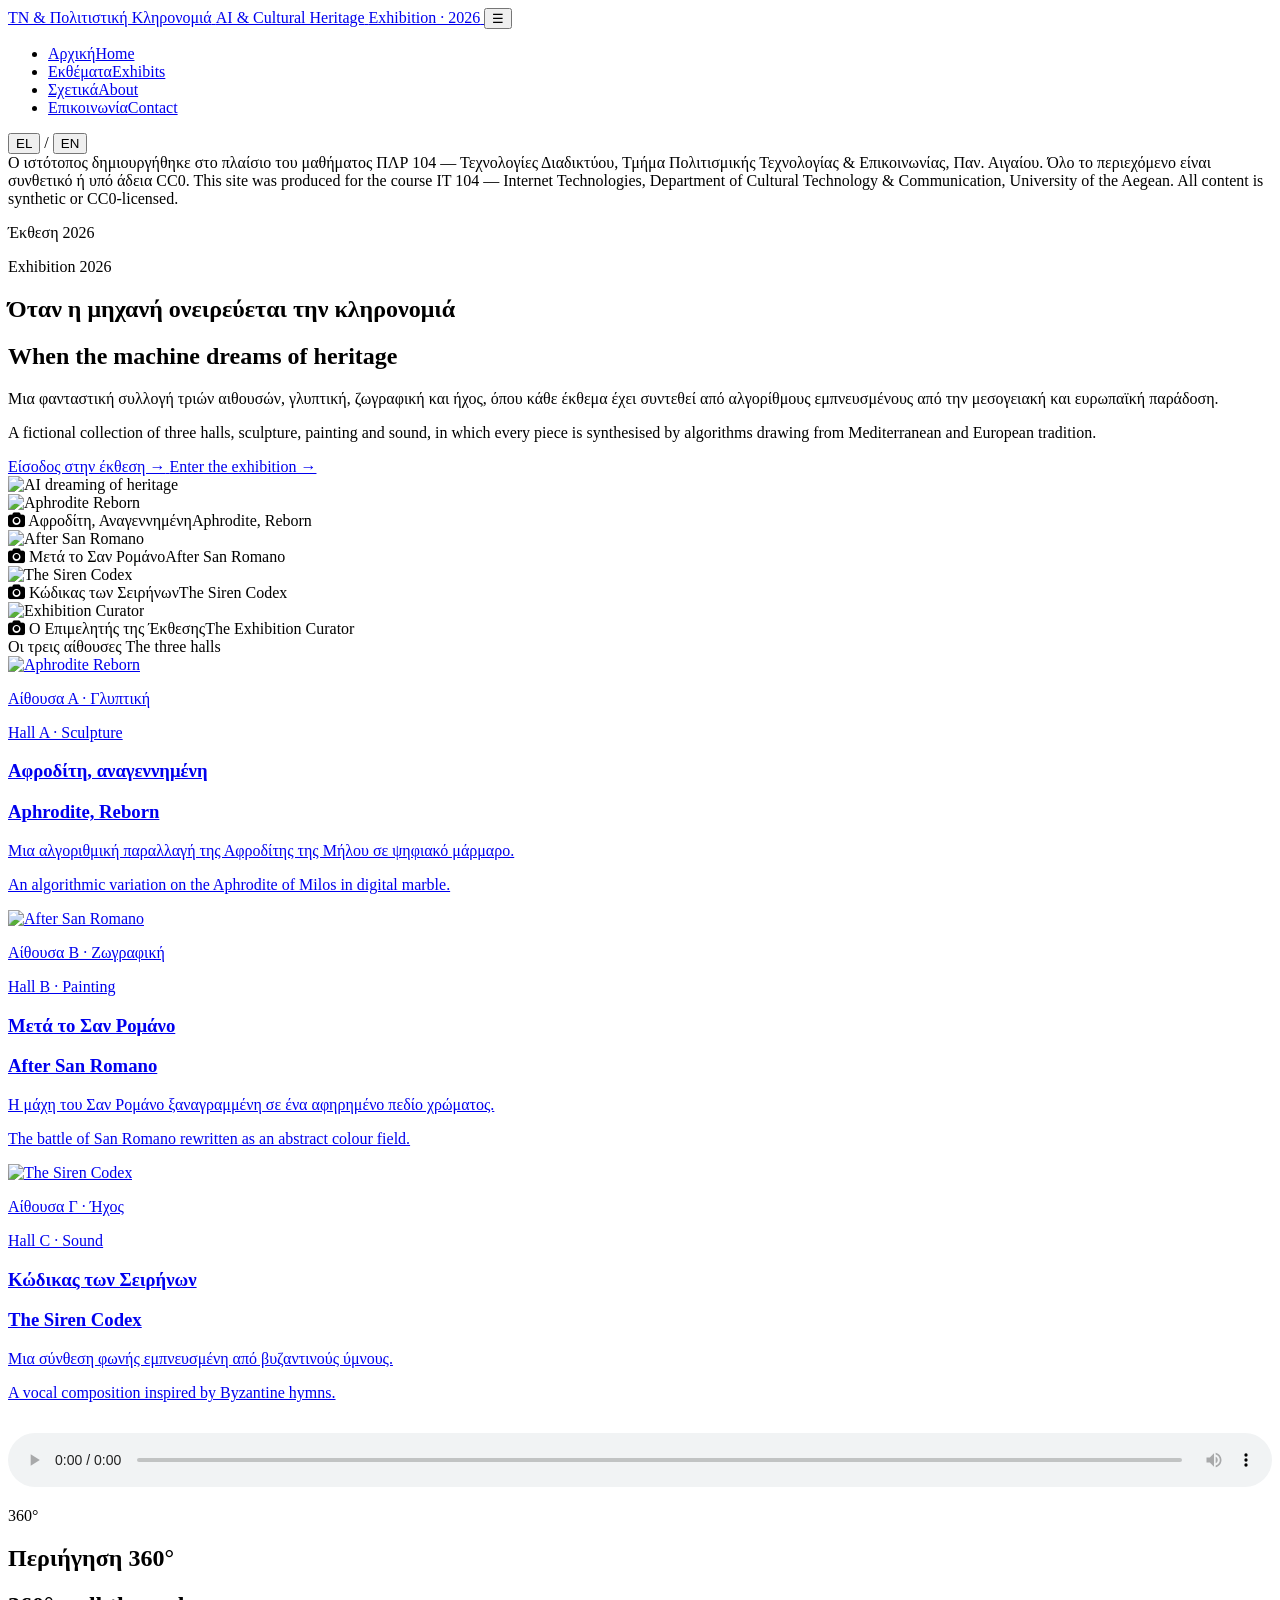
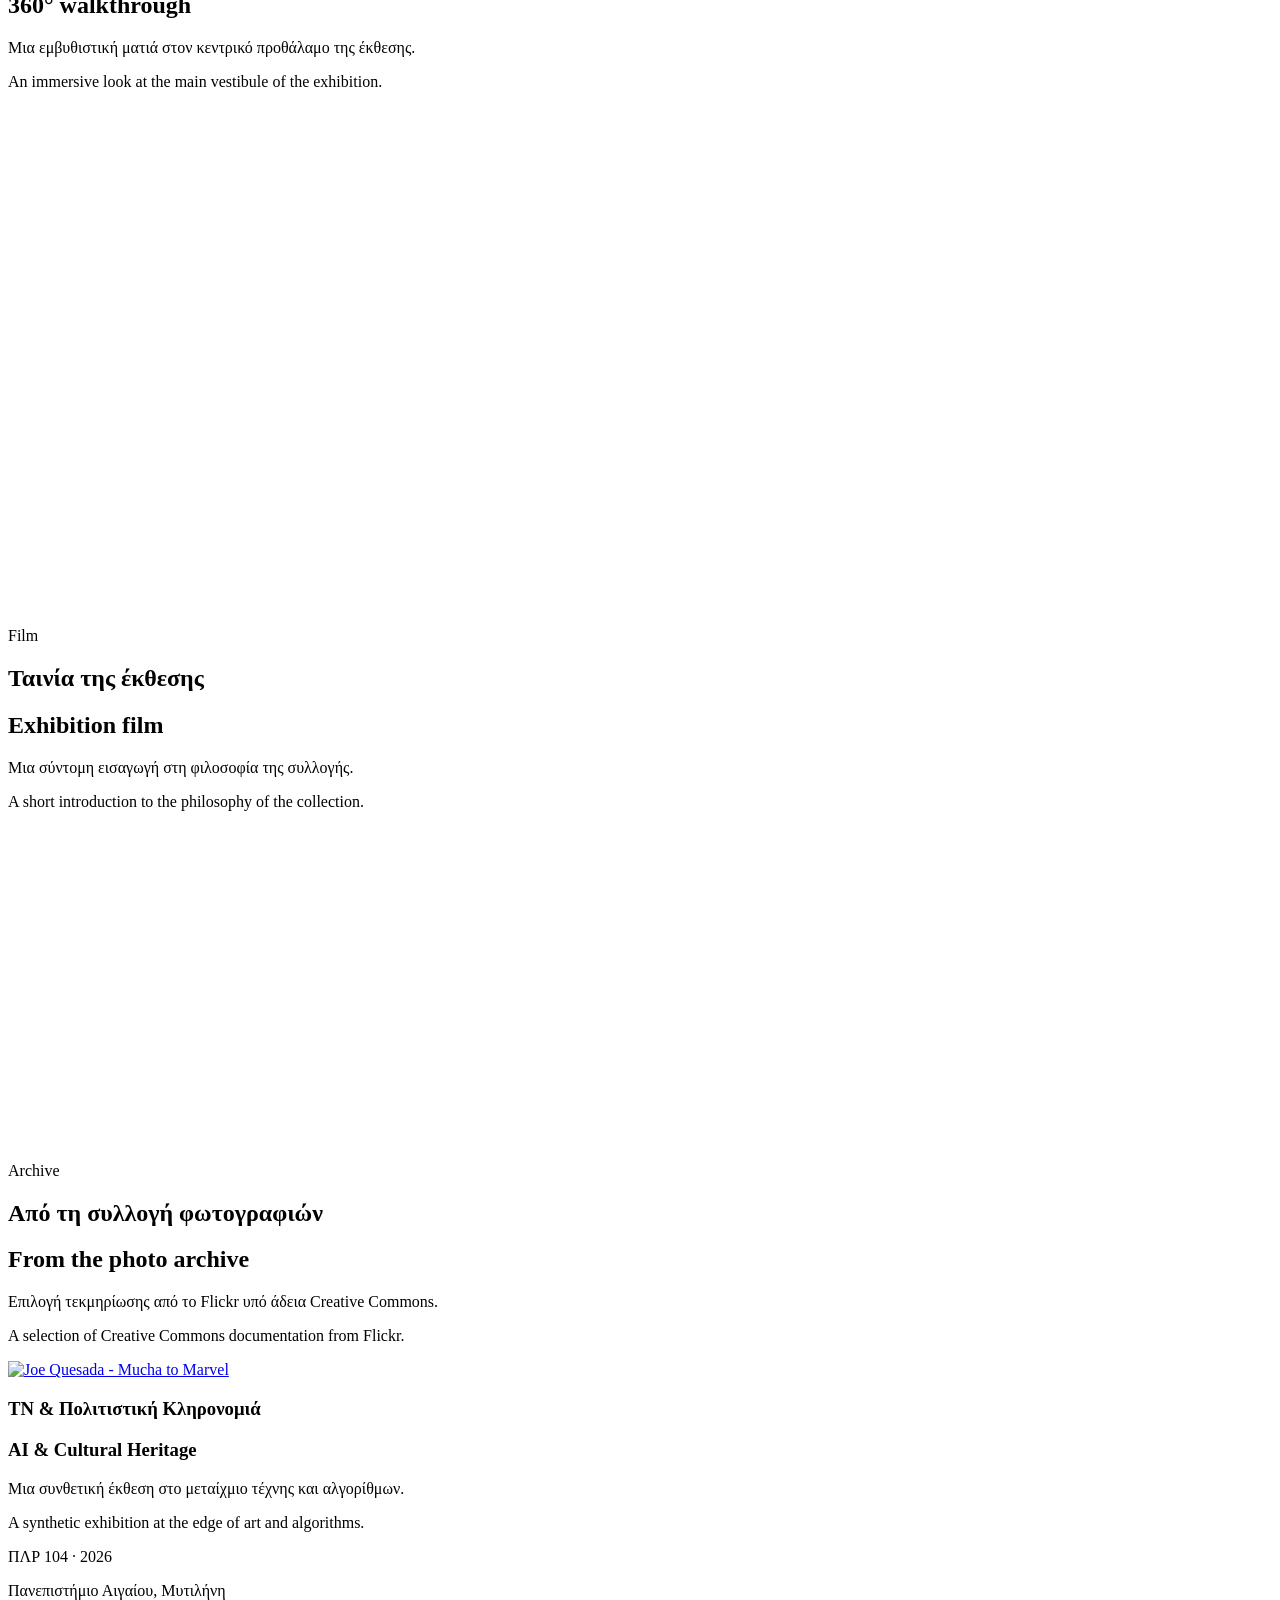
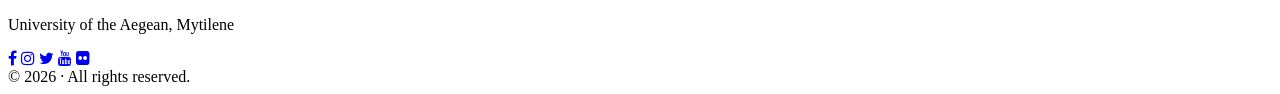
==== html/about.html @ 8f3d8fa3 "Add files via upload" ====
<!DOCTYPE html>
<html lang="el">
<head>
  <meta charset="UTF-8">
  <meta name="viewport" content="width=device-width, initial-scale=1">
  <title>AI &amp; Cultural Heritage Exhibition</title>
  <meta name="description" content="A bilingual student exhibition that allows exploring the intersection of AI and European cultural heritage.">
  <link rel="stylesheet" href="https://www.w3schools.com/w3css/4/w3pro.css">
  <link rel="stylesheet" href="https://cdnjs.cloudflare.com/ajax/libs/font-awesome/4.7.0/css/font-awesome.min.css">
  <link rel="preconnect" href="https://fonts.googleapis.com">
  <link rel="preconnect" href="https://fonts.gstatic.com" crossorigin>
  <link rel="stylesheet" href="https://fonts.googleapis.com/css2?family=Cormorant+Garamond:ital,wght@0,400;0,500;0,600;1,400&family=Inter:wght@300;400;500;600&display=swap">
  <link rel="stylesheet" href="css/style.css">
</head>
<body>

  <nav class="site-nav">
    <div class="nav-inner">
      <a class="brand" href="index.html">
        <span class="brand-title" data-lang="el">ΤΝ &amp; Πολιτιστική Κληρονομιά</span>
        <span class="brand-title" data-lang="en">AI &amp; Cultural Heritage</span>
        <span class="brand-sub">Exhibition · 2026</span>
      </a>
      <button class="menu-toggle" aria-label="Menu">☰</button>
      <ul class="nav-links">
        <li><a class="active" href="index.html"><span data-lang="el">Αρχική</span><span data-lang="en">Home</span></a></li>
        <li><a href="html/exhibits.html"><span data-lang="el">Εκθέματα</span><span data-lang="en">Exhibits</span></a></li>
        <li><a href="html/about.html"><span data-lang="el">Σχετικά</span><span data-lang="en">About</span></a></li>
        <li><a href="html/contact.html"><span data-lang="el">Επικοινωνία</span><span data-lang="en">Contact</span></a></li>
      </ul>
      <div class="lang-switch">
        <button data-set-lang="el">EL</button>
        <span>/</span>
        <button data-set-lang="en">EN</button>
      </div>
    </div>
  </nav>

  <div class="disclaimer">
    <div class="disclaimer-inner">
      <span data-lang="el">Ο ιστότοπος δημιουργήθηκε στο πλαίσιο του μαθήματος ΠΛΡ 104 — Τεχνολογίες Διαδικτύου, Τμήμα Πολιτισμικής Τεχνολογίας &amp; Επικοινωνίας, Παν. Αιγαίου. Όλο το περιεχόμενο είναι συνθετικό ή υπό άδεια CC0.</span>
      <span data-lang="en">This site was produced for the course IT 104 — Internet Technologies, Department of Cultural Technology &amp; Communication, University of the Aegean. All content is synthetic or CC0-licensed.</span>
    </div>
  </div>

  <section class="hero">
    <div>
      <p class="eyebrow" data-lang="el">Έκθεση 2026</p>
      <p class="eyebrow" data-lang="en">Exhibition 2026</p>
      <h1 data-lang="el">Όταν η μηχανή ονειρεύεται την κληρονομιά</h1>
      <h1 data-lang="en">When the machine dreams of heritage</h1>
      <p data-lang="el">Μια φανταστική συλλογή τριών αιθουσών, γλυπτική, ζωγραφική και ήχος, όπου κάθε έκθεμα έχει συντεθεί από αλγορίθμους εμπνευσμένους από την μεσογειακή και ευρωπαϊκή παράδοση.</p>
      <p data-lang="en">A fictional collection of three halls, sculpture, painting and sound, in which every piece is synthesised by algorithms drawing from Mediterranean and European tradition.</p>
      <a class="btn-line" href="html/exhibits.html">
        <span data-lang="el">Είσοδος στην έκθεση →</span>
        <span data-lang="en">Enter the exhibition →</span>
      </a>
    </div>
    <div class="hero-image-container">
      <img src="images/hero.jpg" alt="AI dreaming of heritage" class="responsive-img">
    </div>
  </section>

  <div class="container">
    <div class="slider">
      <div class="slide">
        <img src="images/aphrodite.jpg" alt="Aphrodite Reborn">
        <div class="slide-caption"><i class="fa fa-camera"></i> <span data-lang="el">Αφροδίτη, Αναγεννημένη</span><span data-lang="en">Aphrodite, Reborn</span></div>
      </div>
      <div class="slide">
        <img src="images/romano.jpg" alt="After San Romano">
        <div class="slide-caption"><i class="fa fa-camera"></i> <span data-lang="el">Μετά το Σαν Ρομάνο</span><span data-lang="en">After San Romano</span></div>
      </div>
      <div class="slide">
        <img src="images/siren.jpg" alt="The Siren Codex">
        <div class="slide-caption"><i class="fa fa-camera"></i> <span data-lang="el">Κώδικας των Σειρήνων</span><span data-lang="en">The Siren Codex</span></div>
      </div>
      <div class="slide">
        <img src="images/curator.jpg" alt="Exhibition Curator">
        <div class="slide-caption"><i class="fa fa-camera"></i> <span data-lang="el">Ο Επιμελητής της Έκθεσης</span><span data-lang="en">The Exhibition Curator</span></div>
      </div>
    </div>
    <div class="slider-dots">
      <span class="dot" onclick="goToSlide(0)"></span>
      <span class="dot" onclick="goToSlide(1)"></span>
      <span class="dot" onclick="goToSlide(2)"></span>
      <span class="dot" onclick="goToSlide(3)"></span>
    </div>
  </div>

  <section class="section container">
    <div class="rule-ornament">
      <span data-lang="el">Οι τρεις αίθουσες</span>
      <span data-lang="en">The three halls</span>
    </div>
    <div class="halls">
      <a class="hall-card" href="html/exhibit-aphrodite.html">
        <div class="card-image-wrapper">
          <img src="images/aphrodite.jpg" alt="Aphrodite Reborn" class="hall-img">
        </div>
        <p class="hall-tag" data-lang="el">Αίθουσα Α · Γλυπτική</p>
        <p class="hall-tag" data-lang="en">Hall A · Sculpture</p>
        <h3 data-lang="el">Αφροδίτη, αναγεννημένη</h3>
        <h3 data-lang="en">Aphrodite, Reborn</h3>
        <p data-lang="el">Μια αλγοριθμική παραλλαγή της Αφροδίτης της Μήλου σε ψηφιακό μάρμαρο.</p>
        <p data-lang="en">An algorithmic variation on the Aphrodite of Milos in digital marble.</p>
      </a>

      <a class="hall-card" href="html/exhibit-romano.html">
        <div class="card-image-wrapper">
          <img src="images/romano.jpg" alt="After San Romano" class="hall-img">
        </div>
        <p class="hall-tag" data-lang="el">Αίθουσα Β · Ζωγραφική</p>
        <p class="hall-tag" data-lang="en">Hall B · Painting</p>
        <h3 data-lang="el">Μετά το Σαν Ρομάνο</h3>
        <h3 data-lang="en">After San Romano</h3>
        <p data-lang="el">Η μάχη του Σαν Ρομάνο ξαναγραμμένη σε ένα αφηρημένο πεδίο χρώματος.</p>
        <p data-lang="en">The battle of San Romano rewritten as an abstract colour field.</p>
      </a>

      <a class="hall-card" href="html/exhibit-siren.html">
        <div class="card-image-wrapper">
          <img src="images/siren.jpg" alt="The Siren Codex" class="hall-img">
        </div>
        <p class="hall-tag" data-lang="el">Αίθουσα Γ · Ήχος</p>
        <p class="hall-tag" data-lang="en">Hall C · Sound</p>
        <h3 data-lang="el">Κώδικας των Σειρήνων</h3>
        <h3 data-lang="en">The Siren Codex</h3>
        <p data-lang="el">Μια σύνθεση φωνής εμπνευσμένη από βυζαντινούς ύμνους.</p>
        <p data-lang="en">A vocal composition inspired by Byzantine hymns.</p>
        <div class="audio-player-container" onclick="event.stopPropagation();">
          <audio controls style="width: 100%; margin-top: 15px;">
            <source src="audio/seirinon_melos.mp3" type="audio/mpeg">
            Your browser does not support the audio element.
          </audio>
        </div>
      </a>
    </div>
  </section>

  <section class="section container">
    <div class="media-row">
      <div class="media-block">
        <p class="eyebrow">360°</p>
        <h2 data-lang="el">Περιήγηση 360°</h2>
        <h2 data-lang="en">360° walkthrough</h2>
        <p data-lang="el">Μια εμβυθιστική ματιά στον κεντρικό προθάλαμο της έκθεσης.</p>
        <p data-lang="en">An immersive look at the main vestibule of the exhibition.</p>
        <iframe
          height="500px"
          width="100%"
          allowfullscreen="true"
          src="https://momento360.com/e/uc/c3fb3a5bf5134a58bd279dee16f90921"
          style="border: 0;">
        </iframe>
      </div>
      <div class="media-block">
        <p class="eyebrow">Film</p>
        <h2 data-lang="el">Ταινία της έκθεσης</h2>
        <h2 data-lang="en">Exhibition film</h2>
        <p data-lang="el">Μια σύντομη εισαγωγή στη φιλοσοφία της συλλογής.</p>
        <p data-lang="en">A short introduction to the philosophy of the collection.</p>
        <div class="iframe-frame">
          <iframe width="560" height="315" src="https://www.youtube.com/embed/TyL9JJDZxAQ?si=WJI_sWaRBg8g1B0a" title="YouTube video player" frameborder="0" allow="accelerometer; autoplay; clipboard-write; encrypted-media; gyroscope; picture-in-picture; web-share" referrerpolicy="strict-origin-when-cross-origin" allowfullscreen></iframe>
        </div>
      </div>
    </div>
  </section>

  <section class="section container">
    <div class="flickr-row">
      <div>
        <p class="eyebrow">Archive</p>
        <h2 data-lang="el">Από τη συλλογή φωτογραφιών</h2>
        <h2 data-lang="en">From the photo archive</h2>
        <p data-lang="el">Επιλογή τεκμηρίωσης από το Flickr υπό άδεια Creative Commons.</p>
        <p data-lang="en">A selection of Creative Commons documentation from Flickr.</p>
      </div>
      <div class="iframe-frame">
        <a data-flickr-embed="true" href="https://www.flickr.com/photos/nelson-atkins/albums/72177720333494372" title="Joe Quesada - Mucha to Marvel"><img src="https://live.staticflickr.com/65535/55252809633_5976a7f5ba_h.jpg" width="1600" height="1200" alt="Joe Quesada - Mucha to Marvel"/></a><script async src="//embedr.flickr.com/assets/client-code.js" charset="utf-8"></script>
      </div>
    </div>
  </section>

  <footer class="site-footer">
    <div class="footer-inner">
      <div>
        <h3 data-lang="el">ΤΝ &amp; Πολιτιστική Κληρονομιά</h3>
        <h3 data-lang="en">AI &amp; Cultural Heritage</h3>
        <p data-lang="el">Μια συνθετική έκθεση στο μεταίχμιο τέχνης και αλγορίθμων.</p>
        <p data-lang="en">A synthetic exhibition at the edge of art and algorithms.</p>
      </div>
      <div>
        <p>ΠΛΡ 104 · 2026</p>
        <p data-lang="el">Πανεπιστήμιο Αιγαίου, Μυτιλήνη</p>
        <p data-lang="en">University of the Aegean, Mytilene</p>
      </div>
      <div class="footer-socials">
        <a href="https://www.facebook.com/profile.php?id=61563765391709" target="_blank" rel="noopener"><i class="fa fa-facebook"></i></a>
        <a href="https://www.instagram.com/konstas_223/" target="_blank" rel="noopener"><i class="fa fa-instagram"></i></a>
        <a href="https://x.com/konstan81382254" target="_blank" rel="noopener"><i class="fa fa-twitter"></i></a>
        <a href="https://www.youtube.com/@334Creations" target="_blank" rel="noopener"><i class="fa fa-youtube"></i></a>
        <a href="https://www.flickr.com/photos/nelson-atkins/albums/" target="_blank" rel="noopener"><i class="fa fa-flickr"></i></a>
      </div>
    </div>
    <div class="footer-bottom">
      © <script>document.write(new Date().getFullYear())</script> · All rights reserved.
    </div>
  </footer>

  <script src="js/main.js"></script>
</body>
</html>
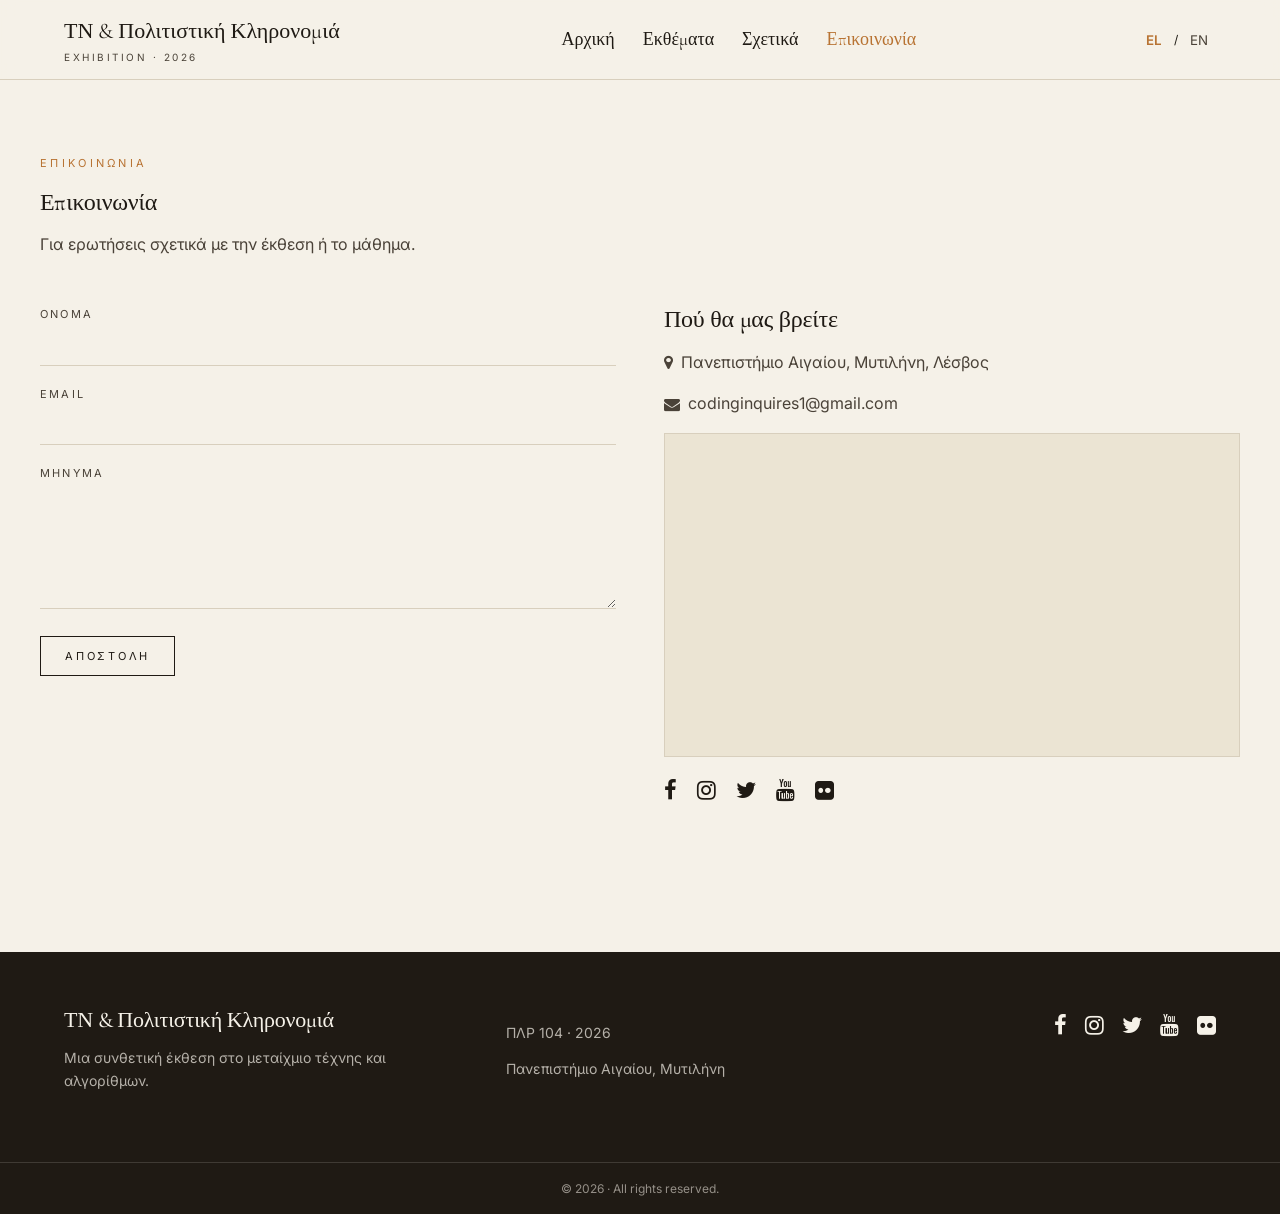
==== commit d7792e4e: "Update about.html for contact information and links" ====
--- a/html/about.html
+++ b/html/about.html
@@ -3,185 +3,83 @@
 <head>
   <meta charset="UTF-8">
   <meta name="viewport" content="width=device-width, initial-scale=1">
-  <title>AI &amp; Cultural Heritage Exhibition</title>
-  <meta name="description" content="A bilingual student exhibition that allows exploring the intersection of AI and European cultural heritage.">
+  <title>Contact — AI & Cultural Heritage</title>
+  <meta name="description" content="Get in touch.">
   <link rel="stylesheet" href="https://www.w3schools.com/w3css/4/w3pro.css">
   <link rel="stylesheet" href="https://cdnjs.cloudflare.com/ajax/libs/font-awesome/4.7.0/css/font-awesome.min.css">
   <link rel="preconnect" href="https://fonts.googleapis.com">
   <link rel="preconnect" href="https://fonts.gstatic.com" crossorigin>
   <link rel="stylesheet" href="https://fonts.googleapis.com/css2?family=Cormorant+Garamond:ital,wght@0,400;0,500;0,600;1,400&family=Inter:wght@300;400;500;600&display=swap">
-  <link rel="stylesheet" href="css/style.css">
+  <link rel="stylesheet" href="../css/style.css">
 </head>
 <body>
-
   <nav class="site-nav">
     <div class="nav-inner">
-      <a class="brand" href="index.html">
+      <a class="brand" href="../index.html">
         <span class="brand-title" data-lang="el">ΤΝ &amp; Πολιτιστική Κληρονομιά</span>
         <span class="brand-title" data-lang="en">AI &amp; Cultural Heritage</span>
         <span class="brand-sub">Exhibition · 2026</span>
       </a>
       <button class="menu-toggle" aria-label="Menu">☰</button>
       <ul class="nav-links">
-        <li><a class="active" href="index.html"><span data-lang="el">Αρχική</span><span data-lang="en">Home</span></a></li>
-        <li><a href="html/exhibits.html"><span data-lang="el">Εκθέματα</span><span data-lang="en">Exhibits</span></a></li>
-        <li><a href="html/about.html"><span data-lang="el">Σχετικά</span><span data-lang="en">About</span></a></li>
-        <li><a href="html/contact.html"><span data-lang="el">Επικοινωνία</span><span data-lang="en">Contact</span></a></li>
+        <li><a class="" href="../index.html"><span data-lang="el">Αρχική</span><span data-lang="en">Home</span></a></li>
+        <li><a class="" href="exhibits.html"><span data-lang="el">Εκθέματα</span><span data-lang="en">Exhibits</span></a></li>
+        <li><a class="" href="about.html"><span data-lang="el">Σχετικά</span><span data-lang="en">About</span></a></li>
+        <li><a class="active" href="contact.html"><span data-lang="el">Επικοινωνία</span><span data-lang="en">Contact</span></a></li>
       </ul>
       <div class="lang-switch">
-        <button data-set-lang="el">EL</button>
-        <span>/</span>
-        <button data-set-lang="en">EN</button>
+        <button data-set-lang="el">EL</button><span>/</span><button data-set-lang="en">EN</button>
       </div>
     </div>
   </nav>
-
-  <div class="disclaimer">
-    <div class="disclaimer-inner">
-      <span data-lang="el">Ο ιστότοπος δημιουργήθηκε στο πλαίσιο του μαθήματος ΠΛΡ 104 — Τεχνολογίες Διαδικτύου, Τμήμα Πολιτισμικής Τεχνολογίας &amp; Επικοινωνίας, Παν. Αιγαίου. Όλο το περιεχόμενο είναι συνθετικό ή υπό άδεια CC0.</span>
-      <span data-lang="en">This site was produced for the course IT 104 — Internet Technologies, Department of Cultural Technology &amp; Communication, University of the Aegean. All content is synthetic or CC0-licensed.</span>
-    </div>
-  </div>
-
-  <section class="hero">
-    <div>
-      <p class="eyebrow" data-lang="el">Έκθεση 2026</p>
-      <p class="eyebrow" data-lang="en">Exhibition 2026</p>
-      <h1 data-lang="el">Όταν η μηχανή ονειρεύεται την κληρονομιά</h1>
-      <h1 data-lang="en">When the machine dreams of heritage</h1>
-      <p data-lang="el">Μια φανταστική συλλογή τριών αιθουσών, γλυπτική, ζωγραφική και ήχος, όπου κάθε έκθεμα έχει συντεθεί από αλγορίθμους εμπνευσμένους από την μεσογειακή και ευρωπαϊκή παράδοση.</p>
-      <p data-lang="en">A fictional collection of three halls, sculpture, painting and sound, in which every piece is synthesised by algorithms drawing from Mediterranean and European tradition.</p>
-      <a class="btn-line" href="html/exhibits.html">
-        <span data-lang="el">Είσοδος στην έκθεση →</span>
-        <span data-lang="en">Enter the exhibition →</span>
-      </a>
-    </div>
-    <div class="hero-image-container">
-      <img src="images/hero.jpg" alt="AI dreaming of heritage" class="responsive-img">
-    </div>
-  </section>
-
-  <div class="container">
-    <div class="slider">
-      <div class="slide">
-        <img src="images/aphrodite.jpg" alt="Aphrodite Reborn">
-        <div class="slide-caption"><i class="fa fa-camera"></i> <span data-lang="el">Αφροδίτη, Αναγεννημένη</span><span data-lang="en">Aphrodite, Reborn</span></div>
-      </div>
-      <div class="slide">
-        <img src="images/romano.jpg" alt="After San Romano">
-        <div class="slide-caption"><i class="fa fa-camera"></i> <span data-lang="el">Μετά το Σαν Ρομάνο</span><span data-lang="en">After San Romano</span></div>
-      </div>
-      <div class="slide">
-        <img src="images/siren.jpg" alt="The Siren Codex">
-        <div class="slide-caption"><i class="fa fa-camera"></i> <span data-lang="el">Κώδικας των Σειρήνων</span><span data-lang="en">The Siren Codex</span></div>
-      </div>
-      <div class="slide">
-        <img src="images/curator.jpg" alt="Exhibition Curator">
-        <div class="slide-caption"><i class="fa fa-camera"></i> <span data-lang="el">Ο Επιμελητής της Έκθεσης</span><span data-lang="en">The Exhibition Curator</span></div>
-      </div>
-    </div>
-    <div class="slider-dots">
-      <span class="dot" onclick="goToSlide(0)"></span>
-      <span class="dot" onclick="goToSlide(1)"></span>
-      <span class="dot" onclick="goToSlide(2)"></span>
-      <span class="dot" onclick="goToSlide(3)"></span>
-    </div>
-  </div>
-
   <section class="section container">
-    <div class="rule-ornament">
-      <span data-lang="el">Οι τρεις αίθουσες</span>
-      <span data-lang="en">The three halls</span>
-    </div>
-    <div class="halls">
-      <a class="hall-card" href="html/exhibit-aphrodite.html">
-        <div class="card-image-wrapper">
-          <img src="images/aphrodite.jpg" alt="Aphrodite Reborn" class="hall-img">
+    <p class="eyebrow" data-lang="el">Επικοινωνία</p>
+    <p class="eyebrow" data-lang="en">Contact</p>
+    <h1 data-lang="el">Επικοινωνία</h1>
+    <h1 data-lang="en">Contact</h1>
+    <p data-lang="el" style="color:var(--ink-soft);max-width:540px">Για ερωτήσεις σχετικά με την έκθεση ή το μάθημα.</p>
+    <p data-lang="en" style="color:var(--ink-soft);max-width:540px">For questions about the exhibition or the course.</p>
+    <div class="contact-grid" style="margin-top:48px">
+      <form onsubmit="event.preventDefault(); this.querySelector('button').innerText='✓';">
+        <label>
+          <span data-lang="el">Όνομα</span><span data-lang="en">Name</span>
+          <input type="text" required>
+        </label>
+        <label>
+          <span>Email</span>
+          <input type="email" required>
+        </label>
+        <label>
+          <span data-lang="el">Μήνυμα</span><span data-lang="en">Message</span>
+          <textarea required></textarea>
+        </label>
+        <button type="submit" class="btn-solid">
+          <span data-lang="el">Αποστολή</span><span data-lang="en">Send</span>
+        </button>
+      </form>
+      <div class="contact-info">
+        <h2 data-lang="el">Πού θα μας βρείτε</h2>
+        <h2 data-lang="en">Where to find us</h2>
+        <p><i class="fa fa-map-marker"></i>
+          <span data-lang="el">Πανεπιστήμιο Αιγαίου, Μυτιλήνη, Λέσβος</span>
+          <span data-lang="en">University of the Aegean, Mytilene, Lesvos</span>
+        </p>
+        <p><i class="fa fa-envelope"></i> codinginquires1@gmail.com</p>
+        <div class="iframe-frame" style="margin-top:16px">
+          <iframe title="Google Map"
+            src="https://www.google.com/maps?q=University+of+the+Aegean+Mytilene&output=embed"
+            loading="lazy"></iframe>
         </div>
-        <p class="hall-tag" data-lang="el">Αίθουσα Α · Γλυπτική</p>
-        <p class="hall-tag" data-lang="en">Hall A · Sculpture</p>
-        <h3 data-lang="el">Αφροδίτη, αναγεννημένη</h3>
-        <h3 data-lang="en">Aphrodite, Reborn</h3>
-        <p data-lang="el">Μια αλγοριθμική παραλλαγή της Αφροδίτης της Μήλου σε ψηφιακό μάρμαρο.</p>
-        <p data-lang="en">An algorithmic variation on the Aphrodite of Milos in digital marble.</p>
-      </a>
-
-      <a class="hall-card" href="html/exhibit-romano.html">
-        <div class="card-image-wrapper">
-          <img src="images/romano.jpg" alt="After San Romano" class="hall-img">
-        </div>
-        <p class="hall-tag" data-lang="el">Αίθουσα Β · Ζωγραφική</p>
-        <p class="hall-tag" data-lang="en">Hall B · Painting</p>
-        <h3 data-lang="el">Μετά το Σαν Ρομάνο</h3>
-        <h3 data-lang="en">After San Romano</h3>
-        <p data-lang="el">Η μάχη του Σαν Ρομάνο ξαναγραμμένη σε ένα αφηρημένο πεδίο χρώματος.</p>
-        <p data-lang="en">The battle of San Romano rewritten as an abstract colour field.</p>
-      </a>
-
-      <a class="hall-card" href="html/exhibit-siren.html">
-        <div class="card-image-wrapper">
-          <img src="images/siren.jpg" alt="The Siren Codex" class="hall-img">
-        </div>
-        <p class="hall-tag" data-lang="el">Αίθουσα Γ · Ήχος</p>
-        <p class="hall-tag" data-lang="en">Hall C · Sound</p>
-        <h3 data-lang="el">Κώδικας των Σειρήνων</h3>
-        <h3 data-lang="en">The Siren Codex</h3>
-        <p data-lang="el">Μια σύνθεση φωνής εμπνευσμένη από βυζαντινούς ύμνους.</p>
-        <p data-lang="en">A vocal composition inspired by Byzantine hymns.</p>
-        <div class="audio-player-container" onclick="event.stopPropagation();">
-          <audio controls style="width: 100%; margin-top: 15px;">
-            <source src="audio/seirinon_melos.mp3" type="audio/mpeg">
-            Your browser does not support the audio element.
-          </audio>
-        </div>
-      </a>
-    </div>
-  </section>
-
-  <section class="section container">
-    <div class="media-row">
-      <div class="media-block">
-        <p class="eyebrow">360°</p>
-        <h2 data-lang="el">Περιήγηση 360°</h2>
-        <h2 data-lang="en">360° walkthrough</h2>
-        <p data-lang="el">Μια εμβυθιστική ματιά στον κεντρικό προθάλαμο της έκθεσης.</p>
-        <p data-lang="en">An immersive look at the main vestibule of the exhibition.</p>
-        <iframe
-          height="500px"
-          width="100%"
-          allowfullscreen="true"
-          src="https://momento360.com/e/uc/c3fb3a5bf5134a58bd279dee16f90921"
-          style="border: 0;">
-        </iframe>
-      </div>
-      <div class="media-block">
-        <p class="eyebrow">Film</p>
-        <h2 data-lang="el">Ταινία της έκθεσης</h2>
-        <h2 data-lang="en">Exhibition film</h2>
-        <p data-lang="el">Μια σύντομη εισαγωγή στη φιλοσοφία της συλλογής.</p>
-        <p data-lang="en">A short introduction to the philosophy of the collection.</p>
-        <div class="iframe-frame">
-          <iframe width="560" height="315" src="https://www.youtube.com/embed/TyL9JJDZxAQ?si=WJI_sWaRBg8g1B0a" title="YouTube video player" frameborder="0" allow="accelerometer; autoplay; clipboard-write; encrypted-media; gyroscope; picture-in-picture; web-share" referrerpolicy="strict-origin-when-cross-origin" allowfullscreen></iframe>
+        <div class="socials">
+          <a href="https://www.facebook.com/profile.php?id=61563765391709" target="_blank" rel="noopener"><i class="fa fa-facebook"></i></a>
+          <a href="https://www.instagram.com/konstas_223/" target="_blank" rel="noopener"><i class="fa fa-instagram"></i></a>
+          <a href="https://x.com/konstan81382254" target="_blank" rel="noopener"><i class="fa fa-twitter"></i></a>
+          <a href="https://www.youtube.com/@334Creations" target="_blank" rel="noopener"><i class="fa fa-youtube"></i></a>
+          <a href="https://www.flickr.com/photos/nelson-atkins/albums/" target="_blank" rel="noopener"><i class="fa fa-flickr"></i></a>
         </div>
       </div>
     </div>
   </section>
-
-  <section class="section container">
-    <div class="flickr-row">
-      <div>
-        <p class="eyebrow">Archive</p>
-        <h2 data-lang="el">Από τη συλλογή φωτογραφιών</h2>
-        <h2 data-lang="en">From the photo archive</h2>
-        <p data-lang="el">Επιλογή τεκμηρίωσης από το Flickr υπό άδεια Creative Commons.</p>
-        <p data-lang="en">A selection of Creative Commons documentation from Flickr.</p>
-      </div>
-      <div class="iframe-frame">
-        <a data-flickr-embed="true" href="https://www.flickr.com/photos/nelson-atkins/albums/72177720333494372" title="Joe Quesada - Mucha to Marvel"><img src="https://live.staticflickr.com/65535/55252809633_5976a7f5ba_h.jpg" width="1600" height="1200" alt="Joe Quesada - Mucha to Marvel"/></a><script async src="//embedr.flickr.com/assets/client-code.js" charset="utf-8"></script>
-      </div>
-    </div>
-  </section>
-
   <footer class="site-footer">
     <div class="footer-inner">
       <div>
@@ -203,11 +101,8 @@
         <a href="https://www.flickr.com/photos/nelson-atkins/albums/" target="_blank" rel="noopener"><i class="fa fa-flickr"></i></a>
       </div>
     </div>
-    <div class="footer-bottom">
-      © <script>document.write(new Date().getFullYear())</script> · All rights reserved.
-    </div>
+    <div class="footer-bottom">© <script>document.write(new Date().getFullYear())</script> · All rights reserved.</div>
   </footer>
-
-  <script src="js/main.js"></script>
+  <script src="../js/main.js"></script>
 </body>
-</html>+</html>
--- a/css/style.css
+++ b/css/style.css
@@ -0,0 +1,372 @@
+/* ============================================
+   AI & Cultural Heritage Exhibition
+   Editorial museum theme — parchment + ink + ochre
+   ============================================ */
+
+:root {
+  --parchment: #f5f1e8;
+  --parchment-2: #ebe4d3;
+  --ink: #1f1a14;
+  --ink-soft: #4a4238;
+  --ochre: #b87333;
+  --ochre-dark: #8a521f;
+  --border: #d8cfbd;
+  --font-display: "Cormorant Garamond", "Times New Roman", serif;
+  --font-sans: "Inter", system-ui, -apple-system, sans-serif;
+}
+
+* { box-sizing: border-box; }
+
+html { scroll-behavior: smooth; }
+
+body {
+  margin: 0;
+  background: var(--parchment);
+  color: var(--ink);
+  font-family: var(--font-sans);
+  font-size: 16px;
+  line-height: 1.6;
+}
+
+h1, h2, h3, h4 {
+  font-family: var(--font-display);
+  font-weight: 500;
+  letter-spacing: -0.01em;
+  line-height: 1.15;
+  margin: 0 0 0.5em;
+}
+
+a { color: var(--ink); transition: color 0.2s; }
+a:hover { color: var(--ochre); }
+
+img { max-width: 100%; height: auto; display: block; }
+
+/* ---------- Navigation ---------- */
+.site-nav {
+  position: sticky; top: 0; z-index: 50;
+  background: rgba(245, 241, 232, 0.92);
+  backdrop-filter: blur(8px);
+  border-bottom: 1px solid var(--border);
+}
+.nav-inner {
+  max-width: 1200px; margin: 0 auto;
+  display: flex; align-items: center; justify-content: space-between;
+  padding: 14px 24px; gap: 24px; flex-wrap: wrap;
+}
+.brand {
+  display: flex; flex-direction: column; text-decoration: none;
+}
+.brand-title { font-family: var(--font-display); font-size: 22px; }
+.brand-sub {
+  font-size: 10px; letter-spacing: 0.25em; text-transform: uppercase;
+  color: var(--ink-soft);
+}
+.nav-links {
+  display: flex; gap: 28px; list-style: none; margin: 0; padding: 0;
+  font-family: var(--font-display); font-size: 18px;
+}
+.nav-links a { text-decoration: none; }
+.nav-links a.active { color: var(--ochre); }
+.lang-switch {
+  display: flex; gap: 4px; font-size: 12px; align-items: center;
+}
+.lang-switch button {
+  background: none; border: none; cursor: pointer; padding: 4px 8px;
+  color: var(--ink-soft); font-family: var(--font-sans);
+}
+.lang-switch button.active { color: var(--ochre); font-weight: 600; }
+
+.menu-toggle {
+  display: none; background: none; border: 1px solid var(--border);
+  padding: 8px 12px; cursor: pointer; font-size: 18px;
+}
+
+/* ---------- Disclaimer ribbon ---------- */
+.disclaimer {
+  background: var(--parchment-2);
+  border-bottom: 1px solid var(--border);
+  font-size: 12px; color: var(--ink-soft);
+}
+.disclaimer-inner { max-width: 1200px; margin: 0 auto; padding: 12px 24px; }
+
+/* ---------- Layout containers ---------- */
+.container { max-width: 1200px; margin: 0 auto; padding: 0 24px; }
+.section { padding: 64px 0; }
+.section-sm { padding: 40px 0; }
+
+/* ---------- Hero ---------- */
+.hero {
+  display: grid; grid-template-columns: 1.4fr 1fr; gap: 48px;
+  align-items: end; padding: 80px 24px 64px;
+  max-width: 1200px; margin: 0 auto;
+}
+.eyebrow {
+  font-size: 11px; letter-spacing: 0.3em; text-transform: uppercase;
+  color: var(--ochre); margin-bottom: 16px;
+}
+.hero h1 { font-size: clamp(40px, 6vw, 78px); margin: 0 0 24px; }
+.hero p { font-size: 18px; color: var(--ink-soft); max-width: 540px; }
+
+.btn-line {
+  display: inline-flex; align-items: center; gap: 8px;
+  margin-top: 24px; padding-bottom: 4px;
+  font-size: 12px; letter-spacing: 0.2em; text-transform: uppercase;
+  border-bottom: 1px solid var(--ink); text-decoration: none;
+}
+.btn-line:hover { color: var(--ochre); border-color: var(--ochre); }
+
+.btn-solid {
+  display: inline-block; padding: 12px 24px;
+  border: 1px solid var(--ink); background: transparent;
+  font-size: 11px; letter-spacing: 0.25em; text-transform: uppercase;
+  cursor: pointer; text-decoration: none; color: var(--ink);
+  font-family: var(--font-sans);
+}
+.btn-solid:hover { background: var(--ink); color: var(--parchment); }
+
+/* ---------- Image placeholder & Image Rules ---------- */
+.img-ph {
+  position: relative; width: 100%; background: var(--parchment-2);
+  border: 1px solid var(--border); overflow: hidden;
+  display: flex; align-items: center; justify-content: center;
+  flex-direction: column; gap: 6px; color: var(--ink-soft);
+  font-family: var(--font-display); font-style: italic;
+}
+.img-ph::before { content: "🖼"; font-size: 32px; opacity: 0.5; }
+.img-ph small {
+  font-family: var(--font-sans); font-style: normal;
+  font-size: 9px; letter-spacing: 0.25em; text-transform: uppercase;
+  opacity: 0.6;
+}
+.ratio-3-4 { aspect-ratio: 3/4; }
+.ratio-4-5 { aspect-ratio: 4/5; }
+.ratio-4-3 { aspect-ratio: 4/3; }
+.ratio-16-9 { aspect-ratio: 16/9; }
+.ratio-16-10 { aspect-ratio: 16/10; }
+
+.responsive-img {
+  width: 100%;
+  height: auto;
+  display: block;
+  border-radius: 4px;
+}
+
+
+.card-image-wrapper {
+  width: 100%;
+  max-width: 420px;
+  height: auto;
+  overflow: hidden;
+  border-radius: 4px;
+  margin-bottom: 12px;
+  display: flex;
+  align-items: center;
+  justify-content: center;
+}
+
+.hall-img {
+  width: 100%;
+  height: auto;
+  display: block;
+  object-fit: contain;
+  border-radius: 4px;
+  transition: transform 0.3s ease;
+}
+
+/* ---------- Ornament rule ---------- */
+.rule-ornament {
+  display: flex; align-items: center; gap: 16px;
+  font-family: var(--font-display); font-style: italic;
+  color: var(--ink-soft); margin: 0 0 40px;
+}
+.rule-ornament::before, .rule-ornament::after {
+  content: ""; flex: 1; border-top: 1px solid var(--border);
+}
+
+/* ---------- Halls grid ---------- */
+.halls { display: grid; grid-template-columns: repeat(3, 1fr); gap: 40px; }
+.hall-card { text-decoration: none; display: block; }
+.hall-card .card-image-wrapper { transition: transform 0.4s ease; }
+.hall-card:hover .card-image-wrapper { transform: translateY(-4px); }
+.hall-tag {
+  font-size: 10px; letter-spacing: 0.25em; text-transform: uppercase;
+  color: var(--ochre); margin-top: 16px;
+}
+.hall-card h3 { font-size: 26px; margin: 8px 0; }
+.hall-card:hover h3 { color: var(--ochre); }
+.hall-card p { font-size: 14px; color: var(--ink-soft); margin: 0; }
+
+/* ---------- Media row ---------- */
+.media-row { display: grid; grid-template-columns: 1fr 1fr; gap: 40px; }
+.media-block h2 { font-size: 28px; margin: 6px 0 8px; }
+.media-block p { font-size: 14px; color: var(--ink-soft); margin: 0 0 20px; }
+.iframe-frame {
+  aspect-ratio: 16/9; border: 1px solid var(--border);
+  background: var(--parchment-2); overflow: hidden;
+}
+.iframe-frame iframe { width: 100%; height: 100%; border: 0; display: block; }
+
+.flickr-row { display: grid; grid-template-columns: 1fr 2fr; gap: 40px; align-items: start; }
+.flickr-row .iframe-frame { aspect-ratio: 4/3; }
+
+/* ---------- Slider ---------- */
+.slider {
+  position: relative; max-width: 100%; margin: 40px 0;
+  border: 1px solid var(--border); background: var(--parchment-2);
+  aspect-ratio: 16/7; overflow: hidden;
+}
+.slide {
+  position: absolute; inset: 0; display: none;
+  align-items: center; justify-content: center;
+  flex-direction: column;
+  font-family: var(--font-display); font-style: italic; color: var(--ink-soft);
+}
+.slide::before { content: "🖼"; font-size: 48px; opacity: 0.5; margin-bottom: 8px; }
+.slide.active { display: flex; }
+.slide-caption {
+  position: absolute; bottom: 16px; left: 16px;
+  background: rgba(31, 26, 20, 0.8); color: var(--parchment);
+  padding: 6px 12px; font-size: 12px; font-family: var(--font-sans); font-style: normal;
+}
+.slider-dots {
+  display: flex; justify-content: center; gap: 10px; margin-top: 16px;
+}
+.dot {
+  width: 10px; height: 10px; border-radius: 50%;
+  background: var(--border); cursor: pointer; transition: background 0.2s;
+}
+.dot.active { background: var(--ochre); }
+
+/* ---------- Exhibits page ---------- */
+.exhibit-row {
+  display: grid; grid-template-columns: 1fr 1.2fr; gap: 48px;
+  align-items: center; margin-bottom: 80px;
+}
+.exhibit-row.reverse > .card-image-wrapper,
+.exhibit-row.reverse > div:first-child { order: 2; }
+.exhibit-row h2 { font-size: 40px; margin: 8px 0; }
+.exhibit-meta {
+  display: grid; grid-template-columns: auto 1fr; gap: 4px 16px;
+  font-size: 14px; margin: 16px 0;
+  max-width: 320px;
+}
+.exhibit-meta dt { color: var(--ink-soft); }
+
+.exhibit-row:hover .hall-img {
+  transform: scale(1.02);
+}
+
+/* ---------- About / Contact ---------- */
+.two-col { display: grid; grid-template-columns: 1.4fr 1fr; gap: 48px; }
+.contact-grid { display: grid; grid-template-columns: 1fr 1fr; gap: 48px; }
+
+form label { display: block; margin-bottom: 20px; }
+form label span {
+  display: block; font-size: 11px; letter-spacing: 0.2em;
+  text-transform: uppercase; color: var(--ink-soft); margin-bottom: 6px;
+}
+form input, form textarea {
+  width: 100%; background: transparent; border: 0;
+  border-bottom: 1px solid var(--border);
+  padding: 8px 0; font-family: var(--font-sans); font-size: 15px;
+  color: var(--ink); outline: none;
+}
+form input:focus, form textarea:focus { border-color: var(--ochre); }
+form textarea { resize: vertical; min-height: 120px; }
+
+.contact-info p { display: flex; align-items: center; gap: 8px; color: var(--ink-soft); }
+.socials { display: flex; gap: 20px; font-size: 22px; margin-top: 16px; }
+.socials a { color: var(--ink); }
+
+/* ---------- Footer ---------- */
+.site-footer {
+  margin-top: 80px; background: var(--ink); color: var(--parchment);
+}
+.footer-inner {
+  max-width: 1200px; margin: 0 auto; padding: 56px 24px;
+  display: grid; grid-template-columns: 1.2fr 1fr 1fr; gap: 40px;
+}
+.footer-inner h3 { font-size: 22px; color: var(--parchment); }
+.footer-inner p { color: rgba(245, 241, 232, 0.7); font-size: 14px; }
+.footer-inner a { color: var(--parchment); }
+.footer-inner a:hover { color: var(--ochre); }
+.footer-socials { display: flex; gap: 18px; font-size: 22px; justify-content: flex-end; }
+.footer-bottom {
+  border-top: 1px solid rgba(245, 241, 232, 0.15);
+  padding: 16px 24px; text-align: center;
+  font-size: 12px; color: rgba(245, 241, 232, 0.55);
+}
+
+/* ---------- Language toggle ---------- */
+[data-lang]:not(.lang-visible) { display: none; }
+
+/* ---------- Responsive ---------- */
+@media (max-width: 900px) {
+  .hero { grid-template-columns: 1fr; padding-top: 48px; }
+  .halls { grid-template-columns: 1fr; gap: 32px; }
+  .media-row, .flickr-row, .two-col, .contact-grid { grid-template-columns: 1fr; gap: 32px; }
+  .exhibit-row { grid-template-columns: 1fr; gap: 24px; margin-bottom: 56px; }
+  .exhibit-row.reverse > div:first-child { order: 0; }
+  .footer-inner { grid-template-columns: 1fr; }
+  .footer-socials { justify-content: flex-start; }
+  .nav-links { display: none; width: 100%; flex-direction: column; gap: 12px; padding: 16px 0; }
+  .nav-links.open { display: flex; }
+  .menu-toggle { display: inline-block; }
+  .lang-switch { margin-left: auto; }
+  .card-image-wrapper { max-width: 100%; }
+}
+
+/* ---------- Simple Image Zoom Modal ---------- */
+.zoom-img {
+  cursor: zoom-in;
+  transition: opacity 0.2s;
+}
+.zoom-img:hover {
+  opacity: 0.9;
+}
+
+.image-modal {
+  display: none; 
+  position: fixed;
+  z-index: 9999;
+  padding-top: 50px;
+  left: 0;
+  top: 0;
+  width: 100%;
+  height: 100%;
+  overflow: auto;
+  background-color: rgba(0, 0, 0, 0.9);
+  cursor: zoom-out;
+}
+
+.image-modal-content {
+  margin: auto;
+  display: block;
+  max-width: 90%;
+  max-height: 85vh;
+  object-fit: contain;
+  animation: zoomEffect 0.2s ease-in-out;
+}
+
+@keyframes zoomEffect {
+  from { transform: scale(0.9); opacity: 0; }
+  to { transform: scale(1); opacity: 1; }
+}
+
+.exhibit-row .card-image-wrapper {
+  align-self: start !important; 
+  width: 100% !important;
+  max-width: 420px !important;
+  height: auto !important;
+  max-height: none !important;
+  overflow: visible !important;
+  display: block !important;
+}
+
+.exhibit-row .hall-img {
+  width: 100% !important;
+  height: auto !important;
+  max-height: none !important;
+  object-fit: contain !important;
+  display: block !important;
+}
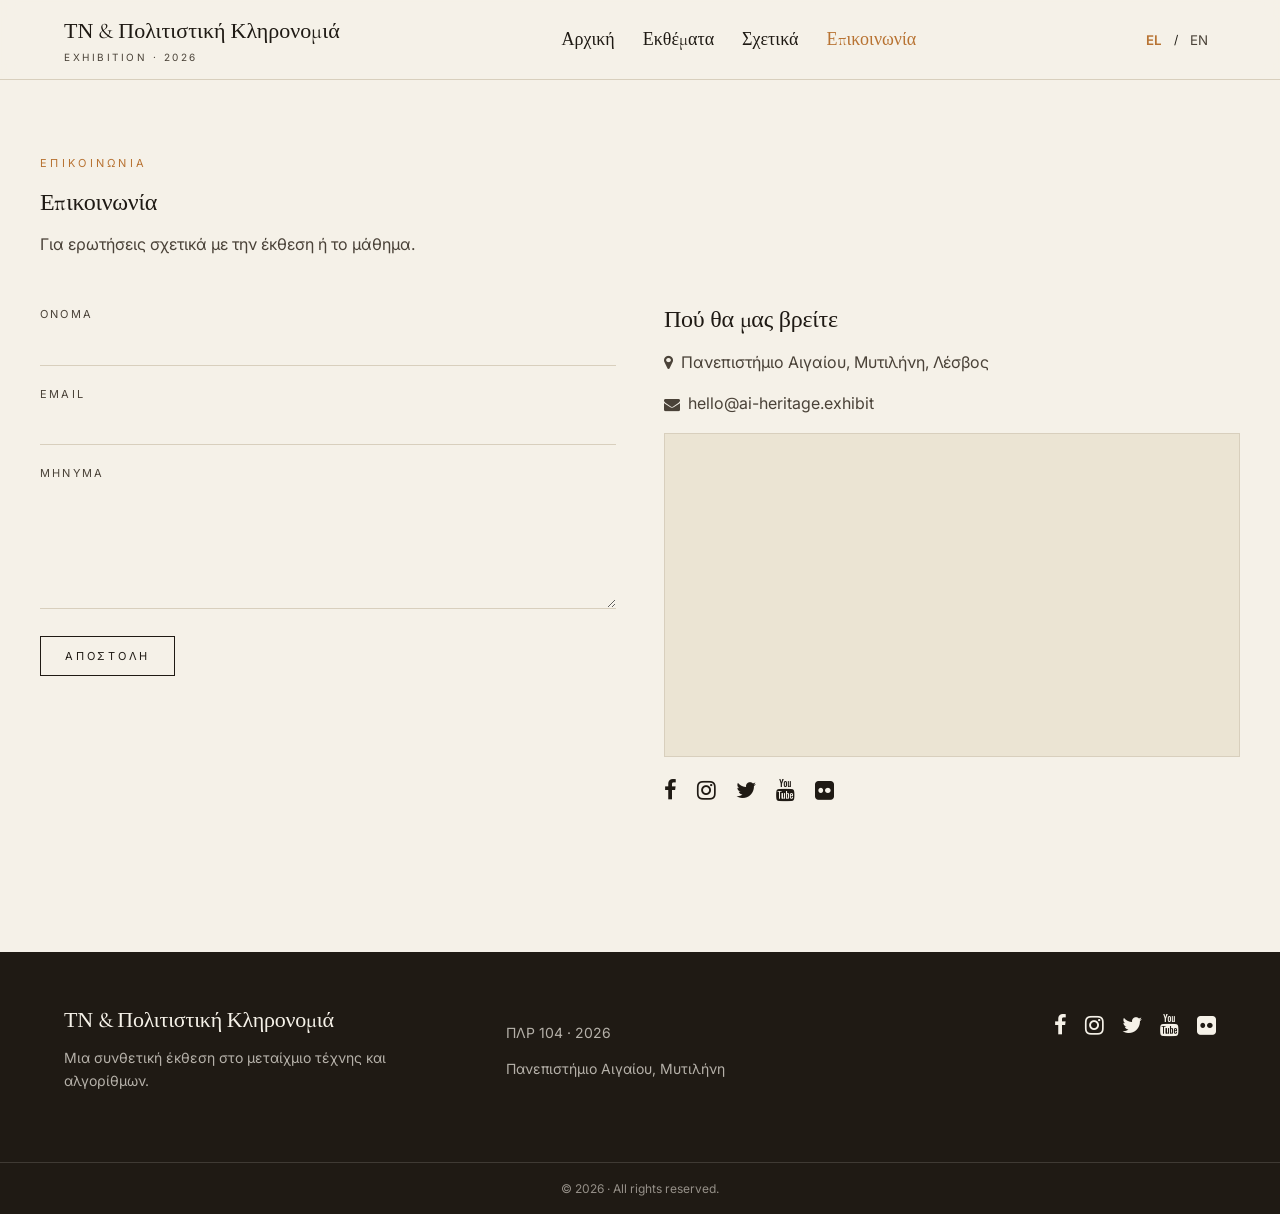
==== commit 7d85f25e: "Update contact email and social media links" ====
--- a/html/about.html
+++ b/html/about.html
@@ -64,18 +64,18 @@
           <span data-lang="el">Πανεπιστήμιο Αιγαίου, Μυτιλήνη, Λέσβος</span>
           <span data-lang="en">University of the Aegean, Mytilene, Lesvos</span>
         </p>
-        <p><i class="fa fa-envelope"></i> codinginquires1@gmail.com</p>
+        <p><i class="fa fa-envelope"></i> hello@ai-heritage.exhibit</p>
         <div class="iframe-frame" style="margin-top:16px">
           <iframe title="Google Map"
             src="https://www.google.com/maps?q=University+of+the+Aegean+Mytilene&output=embed"
             loading="lazy"></iframe>
         </div>
         <div class="socials">
-          <a href="https://www.facebook.com/profile.php?id=61563765391709" target="_blank" rel="noopener"><i class="fa fa-facebook"></i></a>
-          <a href="https://www.instagram.com/konstas_223/" target="_blank" rel="noopener"><i class="fa fa-instagram"></i></a>
-          <a href="https://x.com/konstan81382254" target="_blank" rel="noopener"><i class="fa fa-twitter"></i></a>
-          <a href="https://www.youtube.com/@334Creations" target="_blank" rel="noopener"><i class="fa fa-youtube"></i></a>
-          <a href="https://www.flickr.com/photos/nelson-atkins/albums/" target="_blank" rel="noopener"><i class="fa fa-flickr"></i></a>
+        <a href="https://www.facebook.com/profile.php?id=61563765391709" target="_blank" rel="noopener"><i class="fa fa-facebook"></i></a>
+        <a href="https://www.instagram.com/konstas_223/" target="_blank" rel="noopener"><i class="fa fa-instagram"></i></a>
+        <a href="https://x.com/konstan81382254" target="_blank" rel="noopener"><i class="fa fa-twitter"></i></a>
+        <a href="https://www.youtube.com/@334Creations" target="_blank" rel="noopener"><i class="fa fa-youtube"></i></a>
+        <a href="https://www.flickr.com/photos/nelson-atkins/albums/" target="_blank" rel="noopener"><i class="fa fa-flickr"></i></a>
         </div>
       </div>
     </div>
@@ -94,11 +94,11 @@
         <p data-lang="en">University of the Aegean, Mytilene</p>
       </div>
       <div class="footer-socials">
-        <a href="https://www.facebook.com/profile.php?id=61563765391709" target="_blank" rel="noopener"><i class="fa fa-facebook"></i></a>
-        <a href="https://www.instagram.com/konstas_223/" target="_blank" rel="noopener"><i class="fa fa-instagram"></i></a>
-        <a href="https://x.com/konstan81382254" target="_blank" rel="noopener"><i class="fa fa-twitter"></i></a>
-        <a href="https://www.youtube.com/@334Creations" target="_blank" rel="noopener"><i class="fa fa-youtube"></i></a>
-        <a href="https://www.flickr.com/photos/nelson-atkins/albums/" target="_blank" rel="noopener"><i class="fa fa-flickr"></i></a>
+        <a href="https://facebook.com" target="_blank" rel="noopener"><i class="fa fa-facebook"></i></a>
+        <a href="https://instagram.com" target="_blank" rel="noopener"><i class="fa fa-instagram"></i></a>
+        <a href="https://twitter.com" target="_blank" rel="noopener"><i class="fa fa-twitter"></i></a>
+        <a href="https://youtube.com" target="_blank" rel="noopener"><i class="fa fa-youtube"></i></a>
+        <a href="https://flickr.com" target="_blank" rel="noopener"><i class="fa fa-flickr"></i></a>
       </div>
     </div>
     <div class="footer-bottom">© <script>document.write(new Date().getFullYear())</script> · All rights reserved.</div>
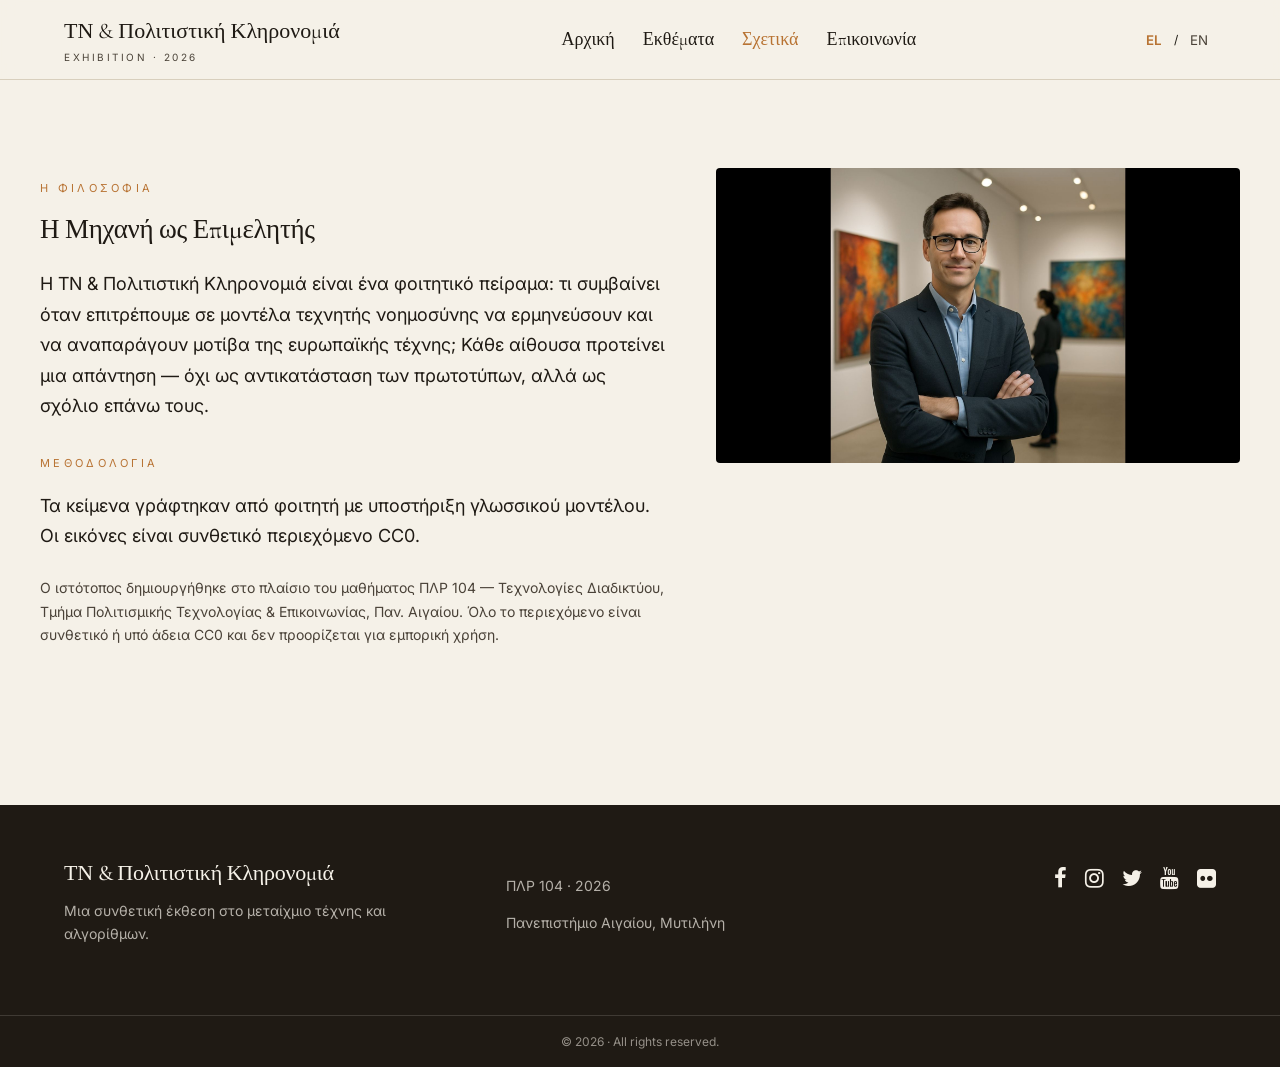
==== commit ba65b841: "Update title and description in about.html" ====
--- a/html/about.html
+++ b/html/about.html
@@ -3,8 +3,8 @@
 <head>
   <meta charset="UTF-8">
   <meta name="viewport" content="width=device-width, initial-scale=1">
-  <title>Contact — AI & Cultural Heritage</title>
-  <meta name="description" content="Get in touch.">
+  <title>Σχετικά — AI & Cultural Heritage</title>
+  <meta name="description" content="Σχετικά με την έκθεση.">
   <link rel="stylesheet" href="https://www.w3schools.com/w3css/4/w3pro.css">
   <link rel="stylesheet" href="https://cdnjs.cloudflare.com/ajax/libs/font-awesome/4.7.0/css/font-awesome.min.css">
   <link rel="preconnect" href="https://fonts.googleapis.com">
@@ -24,62 +24,42 @@
       <ul class="nav-links">
         <li><a class="" href="../index.html"><span data-lang="el">Αρχική</span><span data-lang="en">Home</span></a></li>
         <li><a class="" href="exhibits.html"><span data-lang="el">Εκθέματα</span><span data-lang="en">Exhibits</span></a></li>
-        <li><a class="" href="about.html"><span data-lang="el">Σχετικά</span><span data-lang="en">About</span></a></li>
-        <li><a class="active" href="contact.html"><span data-lang="el">Επικοινωνία</span><span data-lang="en">Contact</span></a></li>
+        <li><a class="active" href="about.html"><span data-lang="el">Σχετικά</span><span data-lang="en">About</span></a></li>
+        <li><a class="" href="contact.html"><span data-lang="el">Επικοινωνία</span><span data-lang="en">Contact</span></a></li>
       </ul>
       <div class="lang-switch">
         <button data-set-lang="el">EL</button><span>/</span><button data-set-lang="en">EN</button>
       </div>
     </div>
   </nav>
-  <section class="section container">
-    <p class="eyebrow" data-lang="el">Επικοινωνία</p>
-    <p class="eyebrow" data-lang="en">Contact</p>
-    <h1 data-lang="el">Επικοινωνία</h1>
-    <h1 data-lang="en">Contact</h1>
-    <p data-lang="el" style="color:var(--ink-soft);max-width:540px">Για ερωτήσεις σχετικά με την έκθεση ή το μάθημα.</p>
-    <p data-lang="en" style="color:var(--ink-soft);max-width:540px">For questions about the exhibition or the course.</p>
-    <div class="contact-grid" style="margin-top:48px">
-      <form onsubmit="event.preventDefault(); this.querySelector('button').innerText='✓';">
-        <label>
-          <span data-lang="el">Όνομα</span><span data-lang="en">Name</span>
-          <input type="text" required>
-        </label>
-        <label>
-          <span>Email</span>
-          <input type="email" required>
-        </label>
-        <label>
-          <span data-lang="el">Μήνυμα</span><span data-lang="en">Message</span>
-          <textarea required></textarea>
-        </label>
-        <button type="submit" class="btn-solid">
-          <span data-lang="el">Αποστολή</span><span data-lang="en">Send</span>
-        </button>
-      </form>
-      <div class="contact-info">
-        <h2 data-lang="el">Πού θα μας βρείτε</h2>
-        <h2 data-lang="en">Where to find us</h2>
-        <p><i class="fa fa-map-marker"></i>
-          <span data-lang="el">Πανεπιστήμιο Αιγαίου, Μυτιλήνη, Λέσβος</span>
-          <span data-lang="en">University of the Aegean, Mytilene, Lesvos</span>
-        </p>
-        <p><i class="fa fa-envelope"></i> hello@ai-heritage.exhibit</p>
-        <div class="iframe-frame" style="margin-top:16px">
-          <iframe title="Google Map"
-            src="https://www.google.com/maps?q=University+of+the+Aegean+Mytilene&output=embed"
-            loading="lazy"></iframe>
-        </div>
-        <div class="socials">
-        <a href="https://www.facebook.com/profile.php?id=61563765391709" target="_blank" rel="noopener"><i class="fa fa-facebook"></i></a>
-        <a href="https://www.instagram.com/konstas_223/" target="_blank" rel="noopener"><i class="fa fa-instagram"></i></a>
-        <a href="https://x.com/konstan81382254" target="_blank" rel="noopener"><i class="fa fa-twitter"></i></a>
-        <a href="https://www.youtube.com/@334Creations" target="_blank" rel="noopener"><i class="fa fa-youtube"></i></a>
-        <a href="https://www.flickr.com/photos/nelson-atkins/albums/" target="_blank" rel="noopener"><i class="fa fa-flickr"></i></a>
-        </div>
+
+  <section class="container section">
+    <div class="about-grid" style="display:grid;grid-template-columns:1.2fr 1fr;gap:48px;margin-top:24px">
+      <div style="font-size:18px;line-height:1.7">
+        <p class="eyebrow" data-lang="el">Η Φιλοσοφία</p>
+        <p class="eyebrow" data-lang="en">The Philosophy</p>
+        <h1 data-lang="el" style="margin:8px 0 24px">Η Μηχανή ως Επιμελητής</h1>
+        <h1 data-lang="en" style="margin:8px 0 24px">The Machine as Curator</h1>
+
+        <p data-lang="el">Η ΤΝ &amp; Πολιτιστική Κληρονομιά είναι ένα φοιτητικό πείραμα: τι συμβαίνει όταν επιτρέπουμε σε μοντέλα τεχνητής νοημοσύνης να ερμηνεύσουν και να αναπαράγουν μοτίβα της ευρωπαϊκής τέχνης; Κάθε αίθουσα προτείνει μια απάντηση — όχι ως αντικατάσταση των πρωτοτύπων, αλλά ως σχόλιο επάνω τους.</p>
+        <p data-lang="en">AI &amp; Cultural Heritage is a student experiment: what happens when we allow artificial intelligence models to interpret and reproduce patterns of European art? Each hall proposes an answer — not as a replacement of the originals, but as a commentary on them.</p>
+
+        <p class="eyebrow" data-lang="el" style="margin-top:32px">Μεθοδολογία</p>
+        <p class="eyebrow" data-lang="en" style="margin-top:32px">Methodology</p>
+
+        <p data-lang="el">Τα κείμενα γράφτηκαν από φοιτητή με υποστήριξη γλωσσικού μοντέλου. Οι εικόνες είναι συνθετικό περιεχόμενο CC0.</p>
+        <p data-lang="en">The texts were written by a student with the support of a language model. The images are synthetic CC0 content.</p>
+
+        <p data-lang="el" style="margin-top:24px;font-size:14px;color:var(--ink-soft)">Ο ιστότοπος δημιουργήθηκε στο πλαίσιο του μαθήματος ΠΛΡ 104 — Τεχνολογίες Διαδικτύου, Τμήμα Πολιτισμικής Τεχνολογίας &amp; Επικοινωνίας, Παν. Αιγαίου. Όλο το περιεχόμενο είναι συνθετικό ή υπό άδεια CC0 και δεν προορίζεται για εμπορική χρήση.</p>
+        <p data-lang="en" style="margin-top:24px;font-size:14px;color:var(--ink-soft)">This site was produced for the course PLR 104 — Internet Technologies, Department of Cultural Technology &amp; Communication, University of the Aegean. All content is synthetic or CC0-licensed and is not intended for commercial use.</p>
+      </div>
+
+      <div class="curator-image-container">
+        <img src="../images/curator.jpg" alt="Curator portrait" class="responsive-img" style="max-width:100%; height:auto; border-radius:4px;">
       </div>
     </div>
   </section>
+
   <footer class="site-footer">
     <div class="footer-inner">
       <div>
@@ -94,11 +74,11 @@
         <p data-lang="en">University of the Aegean, Mytilene</p>
       </div>
       <div class="footer-socials">
-        <a href="https://facebook.com" target="_blank" rel="noopener"><i class="fa fa-facebook"></i></a>
-        <a href="https://instagram.com" target="_blank" rel="noopener"><i class="fa fa-instagram"></i></a>
-        <a href="https://twitter.com" target="_blank" rel="noopener"><i class="fa fa-twitter"></i></a>
-        <a href="https://youtube.com" target="_blank" rel="noopener"><i class="fa fa-youtube"></i></a>
-        <a href="https://flickr.com" target="_blank" rel="noopener"><i class="fa fa-flickr"></i></a>
+        <a href="https://www.facebook.com/profile.php?id=61563765391709" target="_blank" rel="noopener"><i class="fa fa-facebook"></i></a>
+        <a href="https://www.instagram.com/konstas_223/" target="_blank" rel="noopener"><i class="fa fa-instagram"></i></a>
+        <a href="https://x.com/konstan81382254" target="_blank" rel="noopener"><i class="fa fa-twitter"></i></a>
+        <a href="https://www.youtube.com/@334Creations" target="_blank" rel="noopener"><i class="fa fa-youtube"></i></a>
+        <a href="https://www.flickr.com/photos/nelson-atkins/albums/" target="_blank" rel="noopener"><i class="fa fa-flickr"></i></a>
       </div>
     </div>
     <div class="footer-bottom">© <script>document.write(new Date().getFullYear())</script> · All rights reserved.</div>
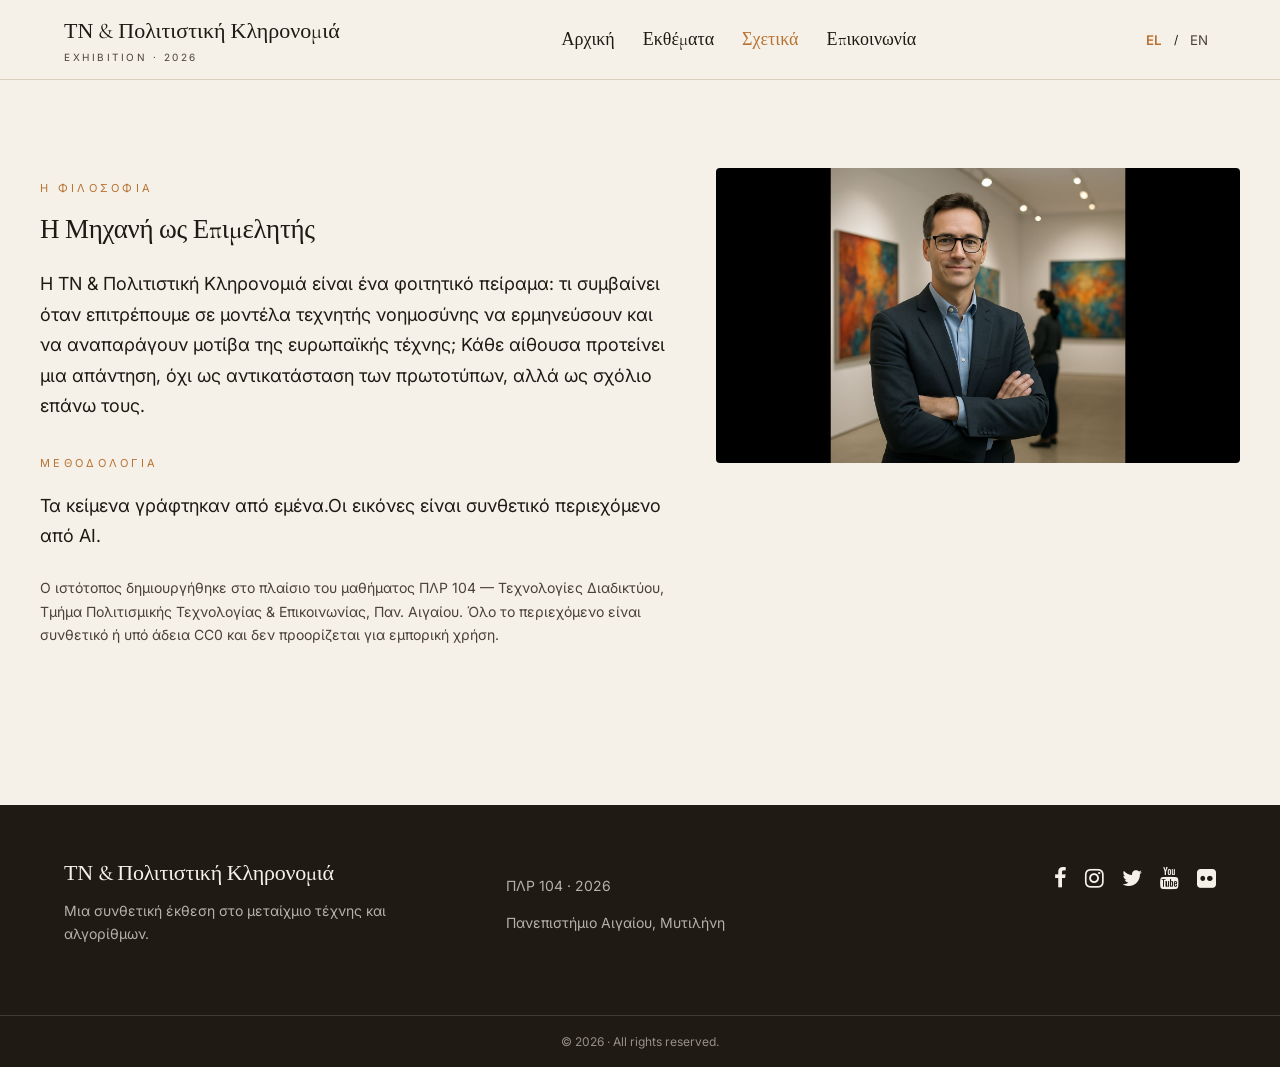
==== commit ca8909af: "Update text content in about.html for clarity" ====
--- a/html/about.html
+++ b/html/about.html
@@ -41,14 +41,14 @@
         <h1 data-lang="el" style="margin:8px 0 24px">Η Μηχανή ως Επιμελητής</h1>
         <h1 data-lang="en" style="margin:8px 0 24px">The Machine as Curator</h1>
 
-        <p data-lang="el">Η ΤΝ &amp; Πολιτιστική Κληρονομιά είναι ένα φοιτητικό πείραμα: τι συμβαίνει όταν επιτρέπουμε σε μοντέλα τεχνητής νοημοσύνης να ερμηνεύσουν και να αναπαράγουν μοτίβα της ευρωπαϊκής τέχνης; Κάθε αίθουσα προτείνει μια απάντηση — όχι ως αντικατάσταση των πρωτοτύπων, αλλά ως σχόλιο επάνω τους.</p>
-        <p data-lang="en">AI &amp; Cultural Heritage is a student experiment: what happens when we allow artificial intelligence models to interpret and reproduce patterns of European art? Each hall proposes an answer — not as a replacement of the originals, but as a commentary on them.</p>
+        <p data-lang="el">Η ΤΝ &amp; Πολιτιστική Κληρονομιά είναι ένα φοιτητικό πείραμα: τι συμβαίνει όταν επιτρέπουμε σε μοντέλα τεχνητής νοημοσύνης να ερμηνεύσουν και να αναπαράγουν μοτίβα της ευρωπαϊκής τέχνης; Κάθε αίθουσα προτείνει μια απάντηση, όχι ως αντικατάσταση των πρωτοτύπων, αλλά ως σχόλιο επάνω τους.</p>
+        <p data-lang="en">AI &amp; Cultural Heritage is a student experiment: what happens when we allow artificial intelligence models to interpret and reproduce patterns of European art? Each hall proposes an answer, not as a replacement of the originals, but as a commentary on them.</p>
 
         <p class="eyebrow" data-lang="el" style="margin-top:32px">Μεθοδολογία</p>
         <p class="eyebrow" data-lang="en" style="margin-top:32px">Methodology</p>
 
-        <p data-lang="el">Τα κείμενα γράφτηκαν από φοιτητή με υποστήριξη γλωσσικού μοντέλου. Οι εικόνες είναι συνθετικό περιεχόμενο CC0.</p>
-        <p data-lang="en">The texts were written by a student with the support of a language model. The images are synthetic CC0 content.</p>
+        <p data-lang="el">Τα κείμενα γράφτηκαν από εμένα.Οι εικόνες είναι συνθετικό περιεχόμενο από ΑΙ.</p>
+        <p data-lang="en">The texts were written by me. The images are synthetic AI content.</p>
 
         <p data-lang="el" style="margin-top:24px;font-size:14px;color:var(--ink-soft)">Ο ιστότοπος δημιουργήθηκε στο πλαίσιο του μαθήματος ΠΛΡ 104 — Τεχνολογίες Διαδικτύου, Τμήμα Πολιτισμικής Τεχνολογίας &amp; Επικοινωνίας, Παν. Αιγαίου. Όλο το περιεχόμενο είναι συνθετικό ή υπό άδεια CC0 και δεν προορίζεται για εμπορική χρήση.</p>
         <p data-lang="en" style="margin-top:24px;font-size:14px;color:var(--ink-soft)">This site was produced for the course PLR 104 — Internet Technologies, Department of Cultural Technology &amp; Communication, University of the Aegean. All content is synthetic or CC0-licensed and is not intended for commercial use.</p>
